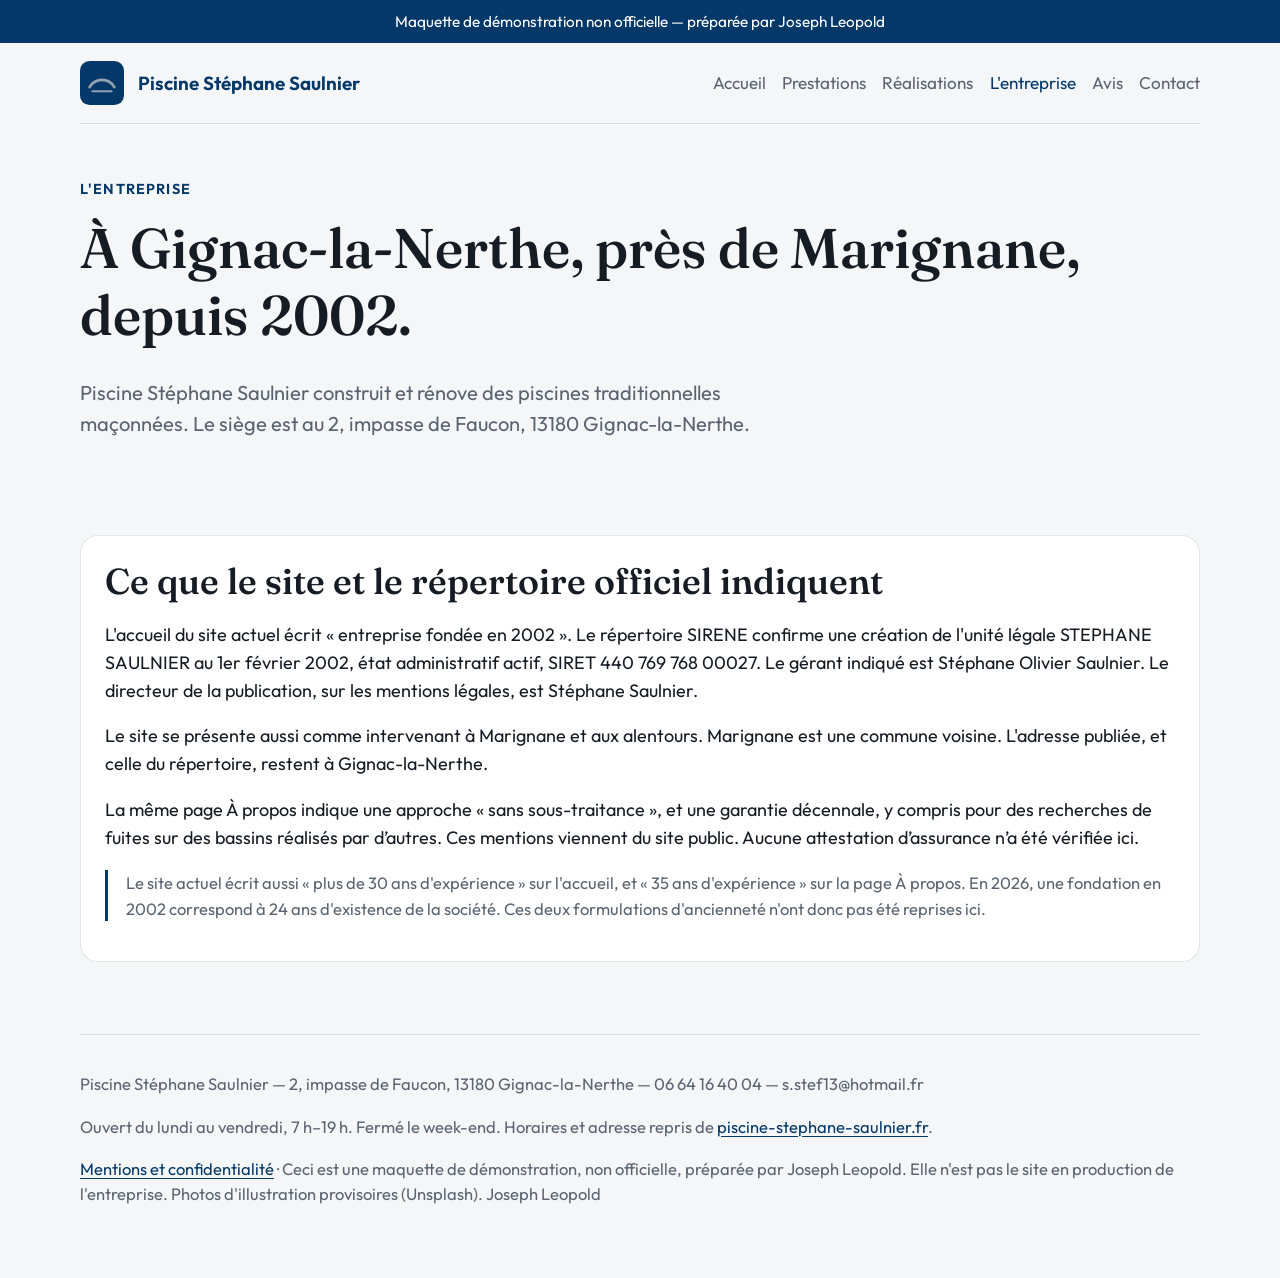
==== a-propos.html @ 535b2942 "Maquette de démonstration non officielle — Piscine Stéphane Saulnier" ====
<!DOCTYPE html>
<html lang="fr">
<head>
  <meta charset="utf-8"/>
  <meta name="viewport" content="width=device-width, initial-scale=1"/>
  <meta name="robots" content="noindex, nofollow"/>
  <meta name="description" content="Maquette de démonstration non officielle — préparée par Joseph Leopold."/>
  <title>L'entreprise — Piscine Stéphane Saulnier</title>
  <link rel="preconnect" href="https://fonts.googleapis.com"/>
  <link rel="preconnect" href="https://fonts.gstatic.com" crossorigin/>
  <link href="https://fonts.googleapis.com/css2?family=Fraunces:opsz,wght@9..144,500;9..144,600&family=Outfit:wght@400;500;650&display=swap" rel="stylesheet"/>
  <link rel="stylesheet" href="css/style.css"/>
</head>
<body>
  <div class="banner">Maquette de démonstration non officielle — préparée par Joseph Leopold</div>
  <div class="wrap">
    <header class="site">
      <a class="brand" href="index.html"><svg width="44" height="44" viewBox="0 0 64 64" aria-hidden="true">
  <rect width="64" height="64" rx="14" fill="#033869"/>
  <path d="M14 38c8-14 28-14 36 0" fill="none" stroke="#94A1B0" stroke-width="4" stroke-linecap="round"/>
  <path d="M18 44h28" stroke="#94A1B0" stroke-width="3" stroke-linecap="round"/>
</svg><span>Piscine Stéphane Saulnier</span></a>
      <nav class="menu"><a href="index.html">Accueil</a><a href="prestations.html">Prestations</a><a href="realisations.html">Réalisations</a><a href="a-propos.html" aria-current="page">L'entreprise</a><a href="avis.html">Avis</a><a href="contact.html">Contact</a></nav>
    </header>
    
    <section class="hero">
      <p class="kicker">L'entreprise</p>
      <h1>À Gignac-la-Nerthe, près de Marignane, depuis 2002.</h1>
      <p class="lead">Piscine Stéphane Saulnier construit et rénove des piscines traditionnelles maçonnées. Le siège est au 2, impasse de Faucon, 13180 Gignac-la-Nerthe.</p>
    </section>
    <section class="block">
      <div class="card">
        <h2>Ce que le site et le répertoire officiel indiquent</h2>
        <p>L'accueil du site actuel écrit « entreprise fondée en 2002 ». Le répertoire SIRENE confirme une création de l'unité légale STEPHANE SAULNIER au 1er février 2002, état administratif actif, SIRET 440 769 768 00027. Le gérant indiqué est Stéphane Olivier Saulnier. Le directeur de la publication, sur les mentions légales, est Stéphane Saulnier.</p>
        <p>Le site se présente aussi comme intervenant à Marignane et aux alentours. Marignane est une commune voisine. L'adresse publiée, et celle du répertoire, restent à Gignac-la-Nerthe.</p>
        <p>La même page À propos indique une approche « sans sous-traitance », et une garantie décennale, y compris pour des recherches de fuites sur des bassins réalisés par d’autres. Ces mentions viennent du site public. Aucune attestation d’assurance n’a été vérifiée ici.</p>
        <p class="notice">Le site actuel écrit aussi « plus de 30 ans d'expérience » sur l'accueil, et « 35 ans d'expérience » sur la page À propos. En 2026, une fondation en 2002 correspond à 24 ans d'existence de la société. Ces deux formulations d'ancienneté n'ont donc pas été reprises ici.</p>
      </div>
    </section>

    <footer class="site">
      <p>Piscine Stéphane Saulnier — 2, impasse de Faucon, 13180 Gignac-la-Nerthe — 06 64 16 40 04 — s.stef13@hotmail.fr</p>
      <p>Ouvert du lundi au vendredi, 7 h–19 h. Fermé le week-end. Horaires et adresse repris de <a href="https://www.piscine-stephane-saulnier.fr/">piscine-stephane-saulnier.fr</a>.</p>
      <p><a href="mentions.html">Mentions et confidentialité</a> · Ceci est une maquette de démonstration, non officielle, préparée par Joseph Leopold. Elle n'est pas le site en production de l'entreprise. Photos d'illustration provisoires (Unsplash). Joseph Leopold</p>
    </footer>
  </div>
  <script src="js/main.js"></script>
</body>
</html>
---- css/style.css ----
/* Maquette de démonstration — Piscine Stéphane Saulnier. Non officielle. */
:root{
  --navy:#033869;
  --gray:#94A1B0;
  --bg:#F4F6F8;
  --ink:#161C24;
  --muted:#5A6470;
  --card:#fff;
  --line:rgba(3,56,105,.12);
  --max:1120px;
}
*{box-sizing:border-box}
html,body{margin:0;padding:0;background:var(--bg);color:var(--ink);font-family:Outfit,system-ui,sans-serif;font-size:18px;line-height:1.55;overflow-x:hidden}
img{max-width:100%;height:auto;display:block}
a{color:var(--navy);text-decoration-thickness:1px;text-underline-offset:3px}
a:hover{color:#02244a}
h1,h2,h3{font-family:Fraunces,Georgia,serif;font-weight:560;line-height:1.2;margin:0 0 .5em;color:var(--ink)}
h1{font-size:clamp(2rem,5vw,3.1rem)}
h2{font-size:clamp(1.45rem,3vw,2rem)}
p{margin:0 0 1em;overflow-wrap:anywhere}
.wrap{width:min(var(--max), calc(100% - 2.4rem));margin-inline:auto}
.banner{background:var(--navy);color:#fff;font-size:.85rem;padding:.55rem 1.2rem;text-align:center}
header.site{display:flex;align-items:center;justify-content:space-between;gap:1rem;padding:1rem 0;position:sticky;top:0;background:var(--bg);border-bottom:1px solid var(--line);z-index:10}
.brand{display:flex;align-items:center;gap:.75rem;color:inherit;text-decoration:none;min-width:0}
.brand svg{flex:0 0 auto}
.brand span{font-weight:650;font-size:1.05rem;color:var(--navy)}
nav.menu{display:flex;flex-wrap:wrap;gap:.3rem .9rem;justify-content:flex-end}
nav.menu a{text-decoration:none;font-size:.95rem;color:var(--muted)}
nav.menu a[aria-current="page"],nav.menu a:hover{color:var(--navy)}
.hero{padding:3rem 0 2.2rem}
.kicker{color:var(--navy);letter-spacing:.08em;text-transform:uppercase;font-size:.8rem;font-weight:650;margin-bottom:.8rem}
.lead{font-size:1.12rem;color:var(--muted);max-width:38rem}
.btn{display:inline-block;background:var(--navy);color:#fff;text-decoration:none;font-weight:650;padding:.75rem 1.2rem;border-radius:999px;border:0;cursor:pointer;font-family:inherit;font-size:1rem}
.btn:hover{color:#fff;filter:brightness(1.08)}
.grid-2{display:grid;grid-template-columns:1fr;gap:1.5rem}
.grid-3{display:grid;grid-template-columns:1fr;gap:1.2rem}
@media(min-width:800px){
  .grid-2{grid-template-columns:1.1fr .9fr;align-items:center}
  .grid-3{grid-template-columns:repeat(3,1fr)}
}
.card{background:var(--card);border:1px solid var(--line);border-radius:18px;padding:1.3rem 1.35rem}
.photo{border-radius:18px;overflow:hidden;background:#e6eaee}
.photo img{width:100%;object-fit:cover}
.caption{font-size:.8rem;color:var(--muted);margin-top:.55rem}
section.block{padding:2rem 0}
.notice{font-size:.92rem;color:var(--muted);border-left:3px solid var(--navy);padding-left:1rem}
footer.site{border-top:1px solid var(--line);padding:2rem 0 3rem;margin-top:2rem;color:var(--muted);font-size:.92rem}
.hours{display:grid;grid-template-columns:auto 1fr;gap:.2rem 1.2rem}
form.devis label{display:block;margin:.7rem 0 .3rem;font-size:.95rem}
form.devis input,form.devis textarea{width:100%;background:#fff;color:var(--ink);border:1px solid var(--line);border-radius:10px;padding:.7rem .8rem;font:inherit}
form.devis textarea{min-height:8rem;resize:vertical}
.form-note{margin-top:1rem;color:var(--muted)}
.quote footer{margin-top:.6rem;color:var(--muted);font-size:.9rem}
@media(max-width:799px){
  header.site{flex-wrap:wrap}
  nav.menu{width:100%}
}
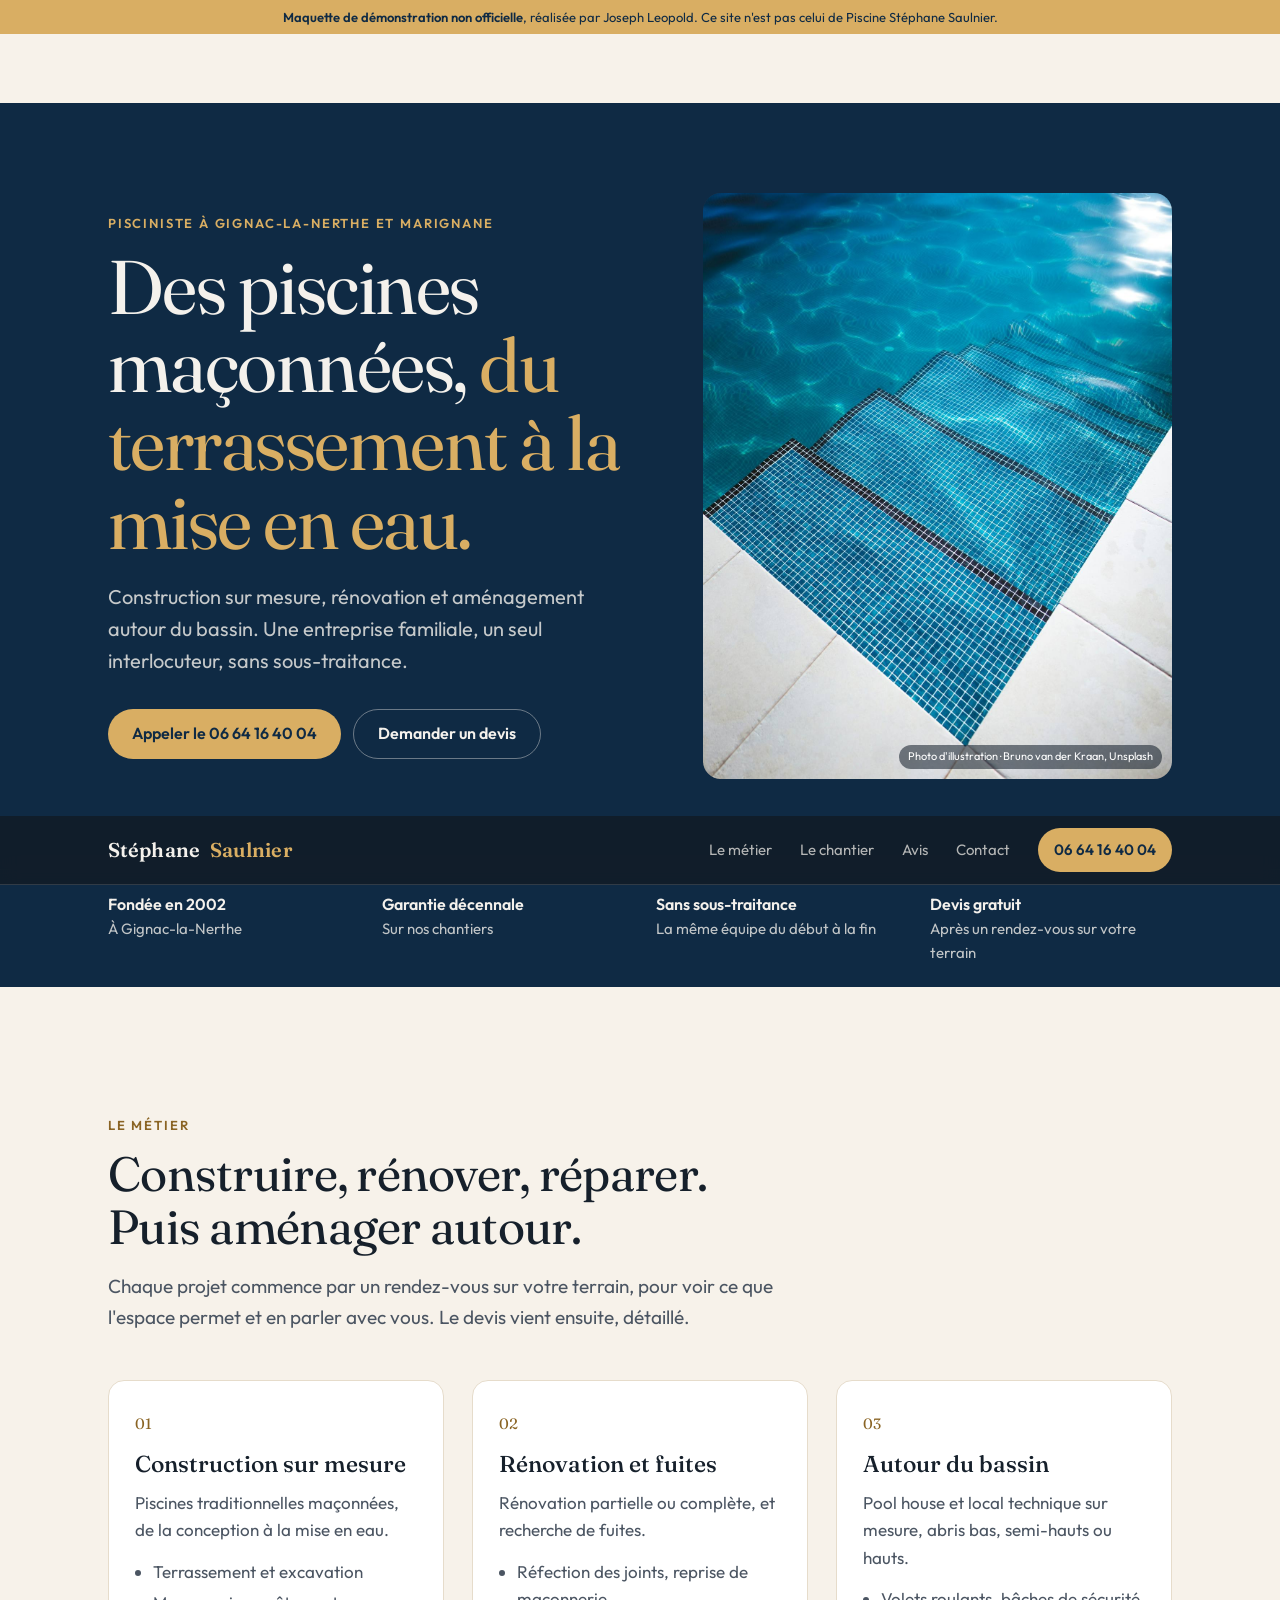
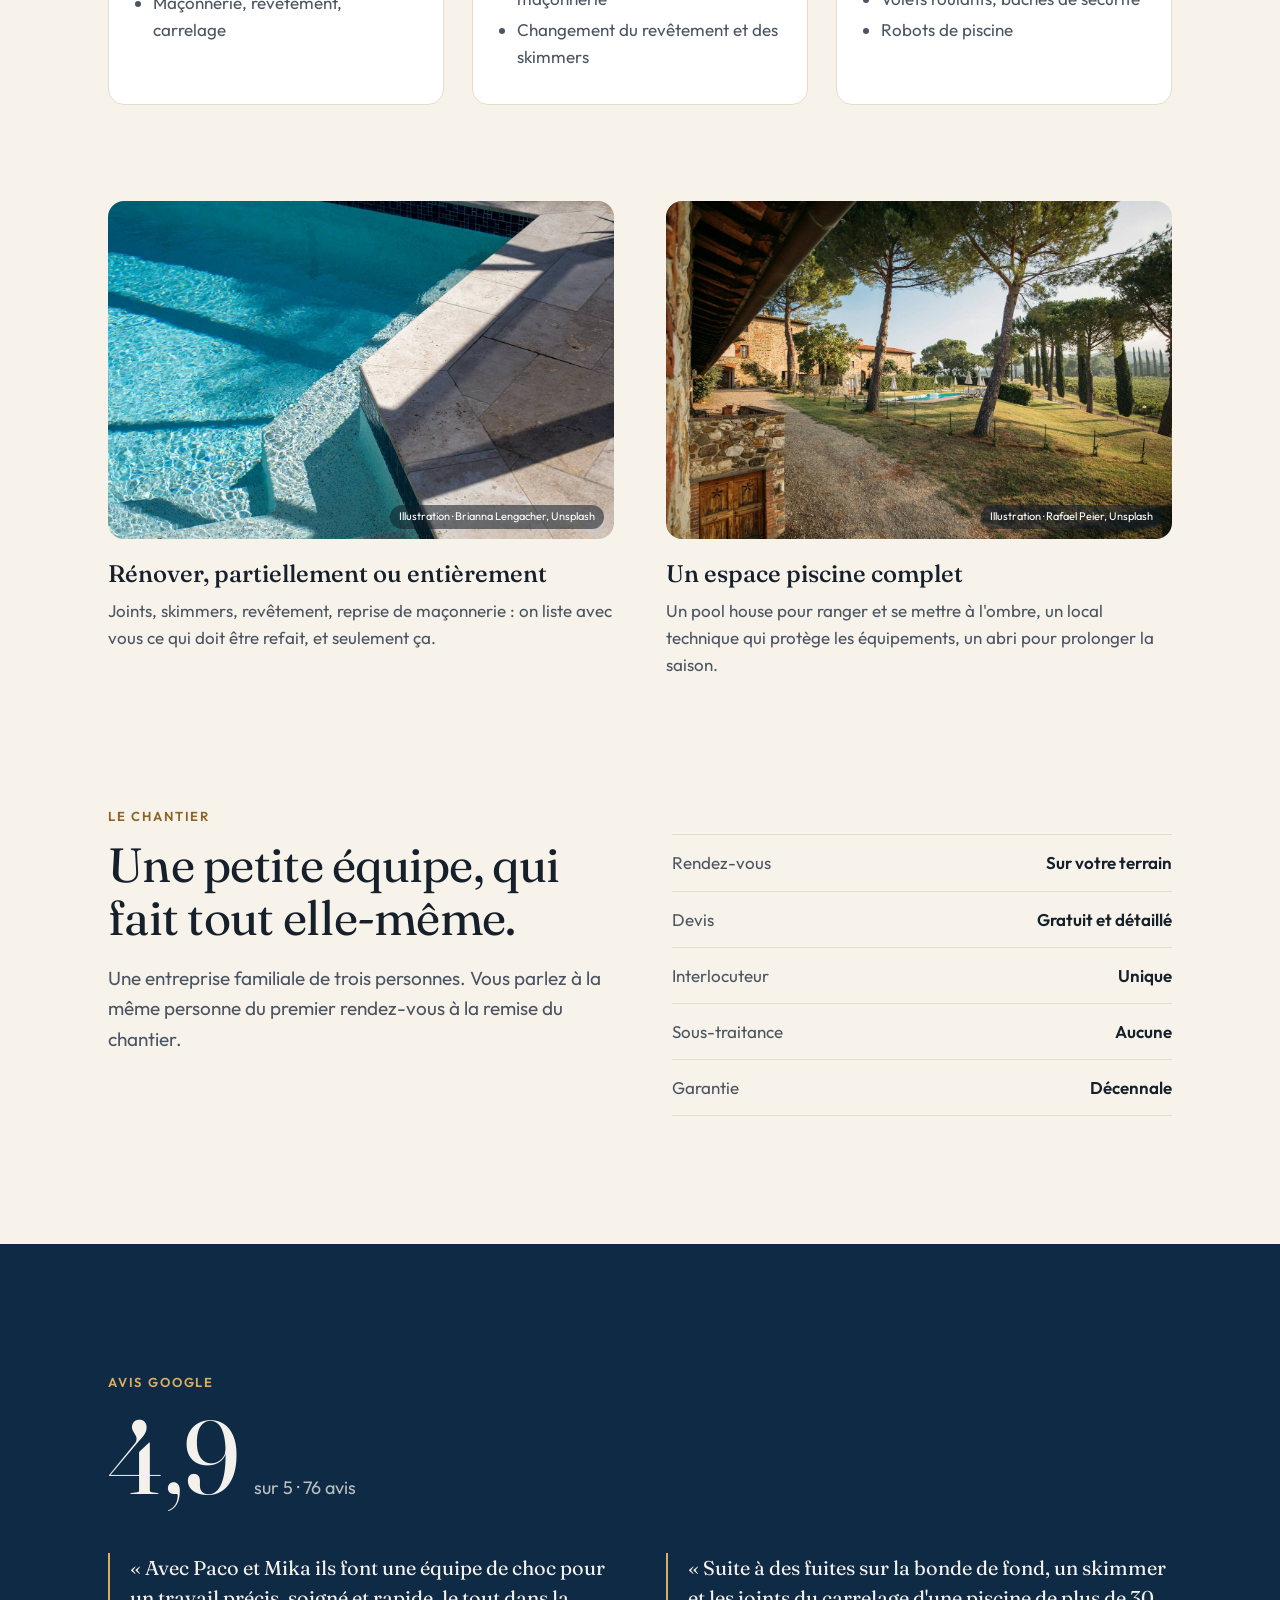
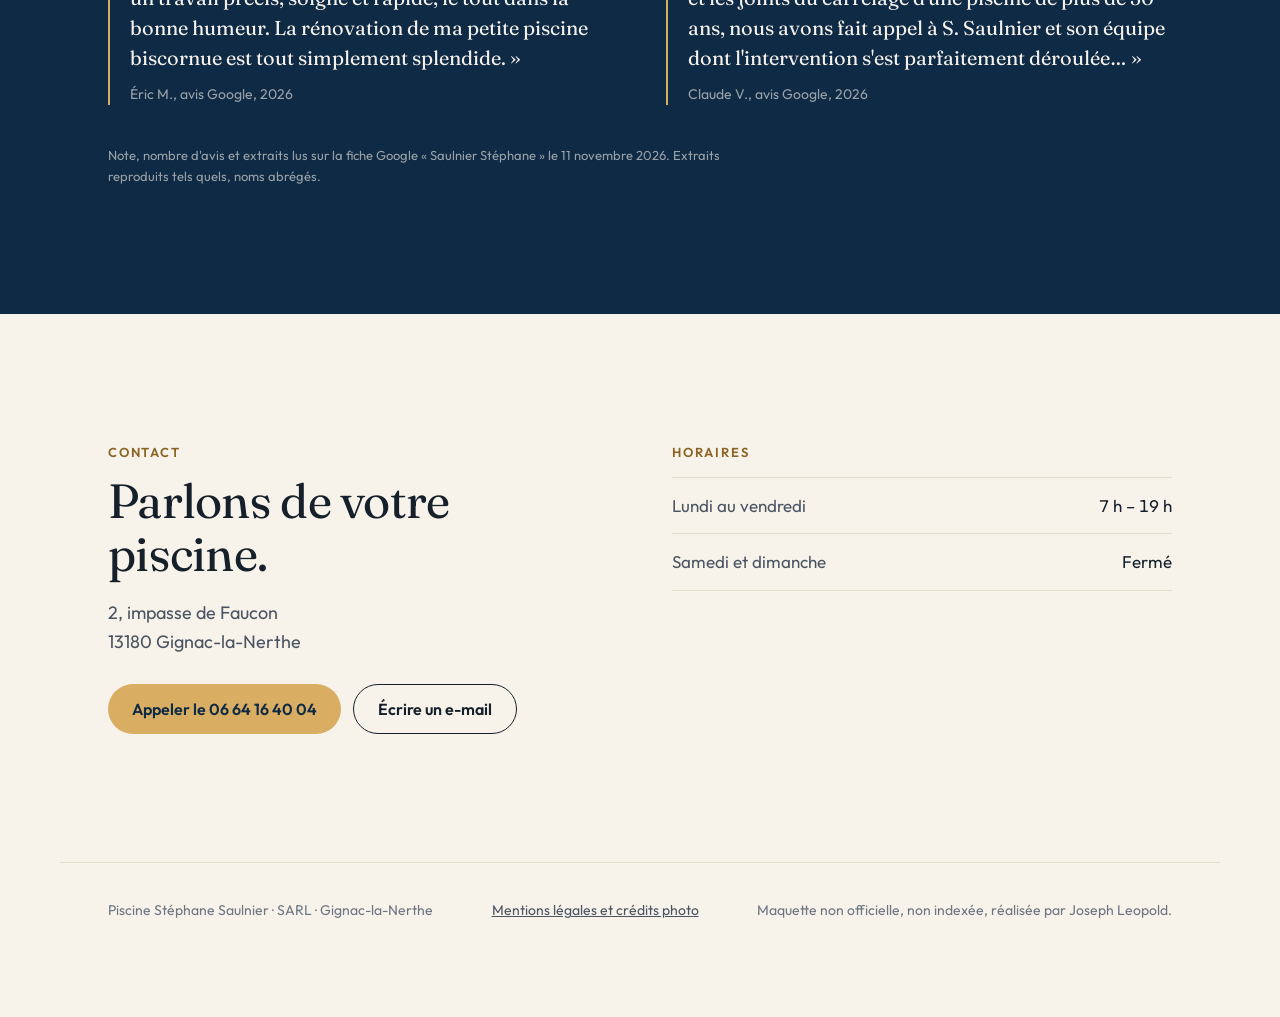
==== commit d12e6f4a: "Maquette relue : une page, photos Unsplash creditees, avis Google lus le 11/11/2026" ====
--- a/a-propos.html
+++ b/a-propos.html
@@ -1,49 +1,3 @@
 <!DOCTYPE html>
-<html lang="fr">
-<head>
-  <meta charset="utf-8"/>
-  <meta name="viewport" content="width=device-width, initial-scale=1"/>
-  <meta name="robots" content="noindex, nofollow"/>
-  <meta name="description" content="Maquette de démonstration non officielle — préparée par Joseph Leopold."/>
-  <title>L'entreprise — Piscine Stéphane Saulnier</title>
-  <link rel="preconnect" href="https://fonts.googleapis.com"/>
-  <link rel="preconnect" href="https://fonts.gstatic.com" crossorigin/>
-  <link href="https://fonts.googleapis.com/css2?family=Fraunces:opsz,wght@9..144,500;9..144,600&family=Outfit:wght@400;500;650&display=swap" rel="stylesheet"/>
-  <link rel="stylesheet" href="css/style.css"/>
-</head>
-<body>
-  <div class="banner">Maquette de démonstration non officielle — préparée par Joseph Leopold</div>
-  <div class="wrap">
-    <header class="site">
-      <a class="brand" href="index.html"><svg width="44" height="44" viewBox="0 0 64 64" aria-hidden="true">
-  <rect width="64" height="64" rx="14" fill="#033869"/>
-  <path d="M14 38c8-14 28-14 36 0" fill="none" stroke="#94A1B0" stroke-width="4" stroke-linecap="round"/>
-  <path d="M18 44h28" stroke="#94A1B0" stroke-width="3" stroke-linecap="round"/>
-</svg><span>Piscine Stéphane Saulnier</span></a>
-      <nav class="menu"><a href="index.html">Accueil</a><a href="prestations.html">Prestations</a><a href="realisations.html">Réalisations</a><a href="a-propos.html" aria-current="page">L'entreprise</a><a href="avis.html">Avis</a><a href="contact.html">Contact</a></nav>
-    </header>
-    
-    <section class="hero">
-      <p class="kicker">L'entreprise</p>
-      <h1>À Gignac-la-Nerthe, près de Marignane, depuis 2002.</h1>
-      <p class="lead">Piscine Stéphane Saulnier construit et rénove des piscines traditionnelles maçonnées. Le siège est au 2, impasse de Faucon, 13180 Gignac-la-Nerthe.</p>
-    </section>
-    <section class="block">
-      <div class="card">
-        <h2>Ce que le site et le répertoire officiel indiquent</h2>
-        <p>L'accueil du site actuel écrit « entreprise fondée en 2002 ». Le répertoire SIRENE confirme une création de l'unité légale STEPHANE SAULNIER au 1er février 2002, état administratif actif, SIRET 440 769 768 00027. Le gérant indiqué est Stéphane Olivier Saulnier. Le directeur de la publication, sur les mentions légales, est Stéphane Saulnier.</p>
-        <p>Le site se présente aussi comme intervenant à Marignane et aux alentours. Marignane est une commune voisine. L'adresse publiée, et celle du répertoire, restent à Gignac-la-Nerthe.</p>
-        <p>La même page À propos indique une approche « sans sous-traitance », et une garantie décennale, y compris pour des recherches de fuites sur des bassins réalisés par d’autres. Ces mentions viennent du site public. Aucune attestation d’assurance n’a été vérifiée ici.</p>
-        <p class="notice">Le site actuel écrit aussi « plus de 30 ans d'expérience » sur l'accueil, et « 35 ans d'expérience » sur la page À propos. En 2026, une fondation en 2002 correspond à 24 ans d'existence de la société. Ces deux formulations d'ancienneté n'ont donc pas été reprises ici.</p>
-      </div>
-    </section>
-
-    <footer class="site">
-      <p>Piscine Stéphane Saulnier — 2, impasse de Faucon, 13180 Gignac-la-Nerthe — 06 64 16 40 04 — s.stef13@hotmail.fr</p>
-      <p>Ouvert du lundi au vendredi, 7 h–19 h. Fermé le week-end. Horaires et adresse repris de <a href="https://www.piscine-stephane-saulnier.fr/">piscine-stephane-saulnier.fr</a>.</p>
-      <p><a href="mentions.html">Mentions et confidentialité</a> · Ceci est une maquette de démonstration, non officielle, préparée par Joseph Leopold. Elle n'est pas le site en production de l'entreprise. Photos d'illustration provisoires (Unsplash). Joseph Leopold</p>
-    </footer>
-  </div>
-  <script src="js/main.js"></script>
-</body>
-</html>
+<html lang="fr"><head><meta charset="utf-8"><meta name="robots" content="noindex, nofollow"><meta http-equiv="refresh" content="0; url=index.html#chantier"><title>Piscine Stéphane Saulnier (maquette non officielle)</title></head>
+<body><p><a href="index.html#chantier">Continuer vers la maquette</a></p></body></html>
